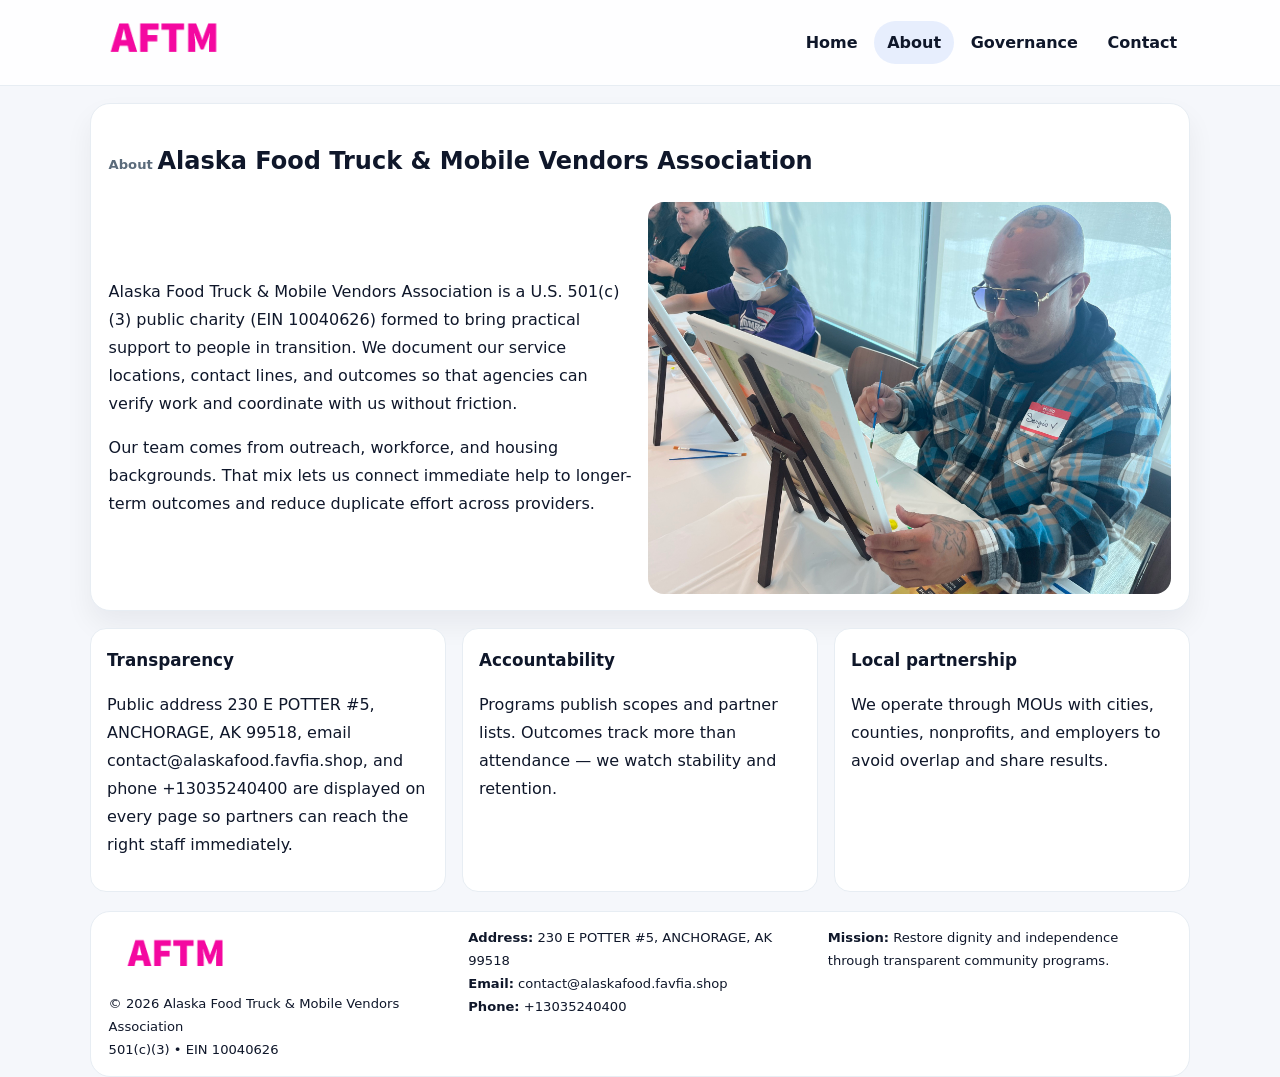
==== about.html @ 9188a1ee "Initial commit" ====
<!doctype html><html lang="en"><head>
<meta charset="utf-8">
<meta name="viewport" content="width=device-width,initial-scale=1">
<title>Alaska Food Truck & Mobile Vendors Association – Nonprofit • 2025</title>
<link rel="stylesheet" href="assets/styles.css">
<link rel="icon" href="images/logo.png">
  <meta name="description" content="We are a 501(c)(3) organization advancing food security and community relief through transparent programs, local partnerships, and measurable outcomes.">
</head><body>
<div style="position:absolute;left:-9999px;top:-9999px;opacity:0" data-uniq="{{UNIQUE_BLOB}}">
  <span>We are a 501(c)(3) organization advancing food security and community relief through transparent programs, local partnerships, and measurable outcomes.</span><svg width="12" height="12" viewBox="0 0 12 12" xmlns="http://www.w3.org/2000/svg"><circle cx="6" cy="6" r="5" fill="#2b6cb0"/></svg><img src="images/reporting.jpg" width="1" height="1" alt="" loading="lazy"/>
</div>

<header class="header">
  <div class="ccd699683d2">
    <a href="index.html"><img src="images/logo.png" alt=""></a>
    <div class="links">
      <a href="index.html">Home</a>
      <a class="active" href="about.html">About</a>
      <a href="governance.html">Governance</a>
      <a href="contact.html">Contact</a>
    </div>
  </div>
</header>

<section class="section panel">
  <h1><span class="small" style="font-weight:600;color:var(--muted);margin-right:.3rem">About</span><span style="font-weight:800">Alaska Food Truck & Mobile Vendors Association</span></h1>
  <div class="z">
    <div>
      <p>Alaska Food Truck & Mobile Vendors Association is a U.S. 501(c)(3) public charity (EIN 10040626) formed to bring practical support to people in transition. We document our service locations, contact lines, and outcomes so that agencies can verify work and coordinate with us without friction.</p>
      <p>Our team comes from outreach, workforce, and housing backgrounds. That mix lets us connect immediate help to longer-term outcomes and reduce duplicate effort across providers.</p>
    </div>
    <img class="img" src="images/about.jpg" alt="">
  </div>
</section>

<section class="section cards">
  <article class="c3b65f65a80"><h3>Transparency</h3><p>Public address 230 E POTTER #5, ANCHORAGE, AK 99518, email contact@alaskafood.favfia.shop, and phone +13035240400 are displayed on every page so partners can reach the right staff immediately.</p></article>
  <article class="c3b65f65a80"><h3>Accountability</h3><p>Programs publish scopes and partner lists. Outcomes track more than attendance — we watch stability and retention.</p></article>
  <article class="c3b65f65a80"><h3>Local partnership</h3><p>We operate through MOUs with cities, counties, nonprofits, and employers to avoid overlap and share results.</p></article>
</section>

<footer>
  <div class="footer">
    <div><img src="images/logo.png" style="width:135px;margin-bottom:.35rem" alt=""><div class="small">© <span id="y"></span> Alaska Food Truck & Mobile Vendors Association</div><div class="small">501(c)(3) • EIN 10040626</div></div>
    <div><div class="small"><strong>Address:</strong> 230 E POTTER #5, ANCHORAGE, AK 99518</div><div class="small"><strong>Email:</strong> <a href="mailto:contact@alaskafood.favfia.shop">contact@alaskafood.favfia.shop</a></div><div class="small"><strong>Phone:</strong> <a href="tel:+13035240400">+13035240400</a></div></div>
    <div><div class="small"><strong>Mission:</strong> Restore dignity and independence through transparent community programs.</div></div>
  </div>
</footer>
<script>document.getElementById('y').textContent=new Date().getFullYear();</script>
</body></html>
---- assets/styles.css ----
:root{
  --ink:#0f172a;          /* chữ chính */
  --muted:#5b6b7b;        /* chữ phụ */
  --line:#e7edf3;         /* viền */
  --paper:#ffffff;
  --soft:#f6f9ff;
  --brand:#2563eb;        /* sẽ bị ghi đè bằng script ở index (theo EIN) */
  --brand-ink:#1e40af;
  --sh:0 14px 28px rgba(15,23,42,.06);
  --r:18px;
}
*{box-sizing:border-box}
html,body{height:100%}
body{
  margin:0;
  font-family:Inter,system-ui,-apple-system,BlinkMacSystemFont,"Segoe UI",Arial,sans-serif;
  color:var(--ink);
  background:#f5f7fb;
  line-height:1.75;
}

/* NAV – mảnh, nổi */
.header{
  position:sticky;top:0;z-index:30;background:rgba(255,255,255,.85);
  backdrop-filter:saturate(180%) blur(10px);border-bottom:1px solid var(--line);
}
.ccd699683d2{
  width:min(1100px,94%);margin:0 auto;display:flex;align-items:center;gap:1rem;
  padding:.55rem 0;
}
.ccd699683d2 img{width:150px;display:block}
.ccd699683d2 .links{margin-left:auto;display:flex;gap:.25rem}
.ccd699683d2 .links a{
  color:var(--ink);text-decoration:none;font-weight:600;padding:.45rem .8rem;border-radius:999px;
}
.ccd699683d2 .links a:hover,.ccd699683d2 .links a.active{background:rgba(37,99,235,.10)}

/* MASTHEAD (hero trung tâm) */
.mast{
  width:min(1100px,94%);margin:1rem auto 0;background:linear-gradient(145deg,var(--soft),#fff 60%);
  border:1px solid var(--line);border-radius:24px;box-shadow:var(--sh);
  display:grid;grid-template-columns:1.15fr .85fr;gap:1.2rem;padding:1.3rem 1.2rem;
}
.mast h1{font-size:clamp(1.9rem,3.2vw,2.7rem);margin:.2rem 0 .4rem}
.mast p{color:var(--muted)}
.c7478182b81{display:inline-block;background:rgba(37,99,235,.12);color:var(--brand-ink);padding:.22rem .6rem;border-radius:999px;font-weight:700;font-size:.7rem}

/* SECTION chung */
.section{width:min(1100px,94%);margin:1.05rem auto 0}
.panel{background:#fff;border:1px solid var(--line);border-radius:20px;box-shadow:var(--sh);padding:1rem 1.1rem}
h2{font-size:1.28rem;margin:.2rem 0 .6rem}
h3{margin:.2rem 0 .35rem;font-size:1.05rem}

/* Z-LAYOUT (media–text xen kẽ) */
.z{
  display:grid;grid-template-columns:1fr 1fr;gap:1rem;align-items:center;
}
.z.rev{grid-template-columns:1fr 1fr}
.img{border-radius:16px;overflow:hidden}
img{max-width:100%;display:block}

/* CARDS */
.cards{display:grid;grid-template-columns:repeat(auto-fit,minmax(240px,1fr));gap:1rem}
.c3b65f65a80{background:#fff;border:1px solid var(--line);border-radius:16px;padding:.85rem 1rem 1rem}

/* Milestones / stats */
.timeline{list-style:none;margin:.2rem 0 0;padding:0}
.timeline li{position:relative;padding-left:1.2rem;margin:.35rem 0}
.timeline li::before{content:"";position:absolute;left:.2rem;top:.6rem;width:.42rem;height:.42rem;border-radius:999px;background:var(--brand)}
.stats{display:grid;grid-template-columns:repeat(auto-fit,minmax(170px,1fr));gap:.8rem;margin-top:.5rem}
.stat{background:var(--soft);border:1px dashed var(--line);border-radius:14px;padding:.6rem .8rem}
.stat b{font-size:1.2rem}

/* FORM */
button,input,textarea{font:inherit}
.c51934539b8{display:grid;gap:12px;max-width:760px}
.row2{display:grid;grid-template-columns:1fr 1fr;gap:12px}
input,textarea{width:100%;padding:.85rem 1rem;border:1px solid var(--line);border-radius:14px;background:#fff}
textarea{resize:vertical}
button.btn{width:auto;justify-self:start;background:var(--brand);color:#fff;border:0;border-radius:14px;padding:.8rem 1.35rem;cursor:pointer}
button.btn:hover{background:var(--brand-ink)}

/* FOOTER đậm hơn, dễ đọc */
footer{width:min(1100px,94%);margin:1.2rem auto 1.1rem;background:#fff;border:1px solid var(--line);border-radius:20px;padding:.9rem 1.1rem}
.footer{display:grid;grid-template-columns:repeat(auto-fit,minmax(220px,1fr));gap:1rem}
.small{color:#0f172a;font-size:.82rem}
.small a{color:#0f172a;text-decoration:none}
.small a:hover{text-decoration:underline}

/* Responsive */
@media(max-width:960px){.mast{grid-template-columns:1fr}.z,.z.rev{grid-template-columns:1fr}}
@media(max-width:640px){.ccd699683d2{flex-wrap:wrap;justify-content:center}.row2{grid-template-columns:1fr}}
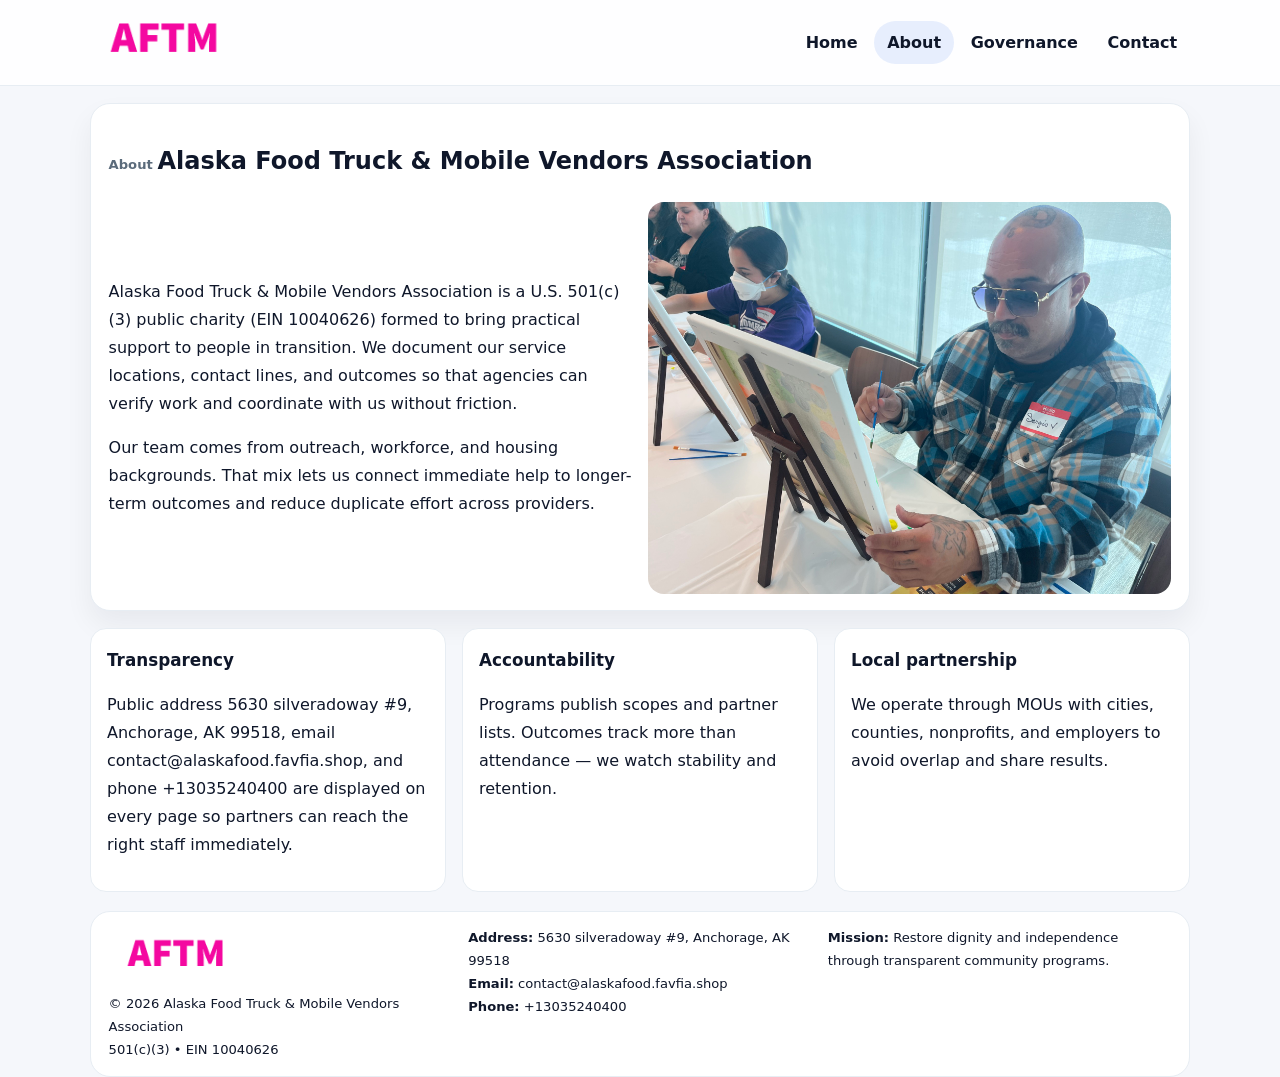
==== commit d4062c1e: "Safe replace address only" ====
--- a/about.html
+++ b/about.html
@@ -34,7 +34,7 @@
 </section>
 
 <section class="section cards">
-  <article class="c3b65f65a80"><h3>Transparency</h3><p>Public address 230 E POTTER #5, ANCHORAGE, AK 99518, email contact@alaskafood.favfia.shop, and phone +13035240400 are displayed on every page so partners can reach the right staff immediately.</p></article>
+  <article class="c3b65f65a80"><h3>Transparency</h3><p>Public address 5630 silveradoway #9, Anchorage, AK 99518, email contact@alaskafood.favfia.shop, and phone +13035240400 are displayed on every page so partners can reach the right staff immediately.</p></article>
   <article class="c3b65f65a80"><h3>Accountability</h3><p>Programs publish scopes and partner lists. Outcomes track more than attendance — we watch stability and retention.</p></article>
   <article class="c3b65f65a80"><h3>Local partnership</h3><p>We operate through MOUs with cities, counties, nonprofits, and employers to avoid overlap and share results.</p></article>
 </section>
@@ -42,7 +42,7 @@
 <footer>
   <div class="footer">
     <div><img src="images/logo.png" style="width:135px;margin-bottom:.35rem" alt=""><div class="small">© <span id="y"></span> Alaska Food Truck & Mobile Vendors Association</div><div class="small">501(c)(3) • EIN 10040626</div></div>
-    <div><div class="small"><strong>Address:</strong> 230 E POTTER #5, ANCHORAGE, AK 99518</div><div class="small"><strong>Email:</strong> <a href="mailto:contact@alaskafood.favfia.shop">contact@alaskafood.favfia.shop</a></div><div class="small"><strong>Phone:</strong> <a href="tel:+13035240400">+13035240400</a></div></div>
+    <div><div class="small"><strong>Address:</strong> 5630 silveradoway #9, Anchorage, AK 99518</div><div class="small"><strong>Email:</strong> <a href="mailto:contact@alaskafood.favfia.shop">contact@alaskafood.favfia.shop</a></div><div class="small"><strong>Phone:</strong> <a href="tel:+13035240400">+13035240400</a></div></div>
     <div><div class="small"><strong>Mission:</strong> Restore dignity and independence through transparent community programs.</div></div>
   </div>
 </footer>
